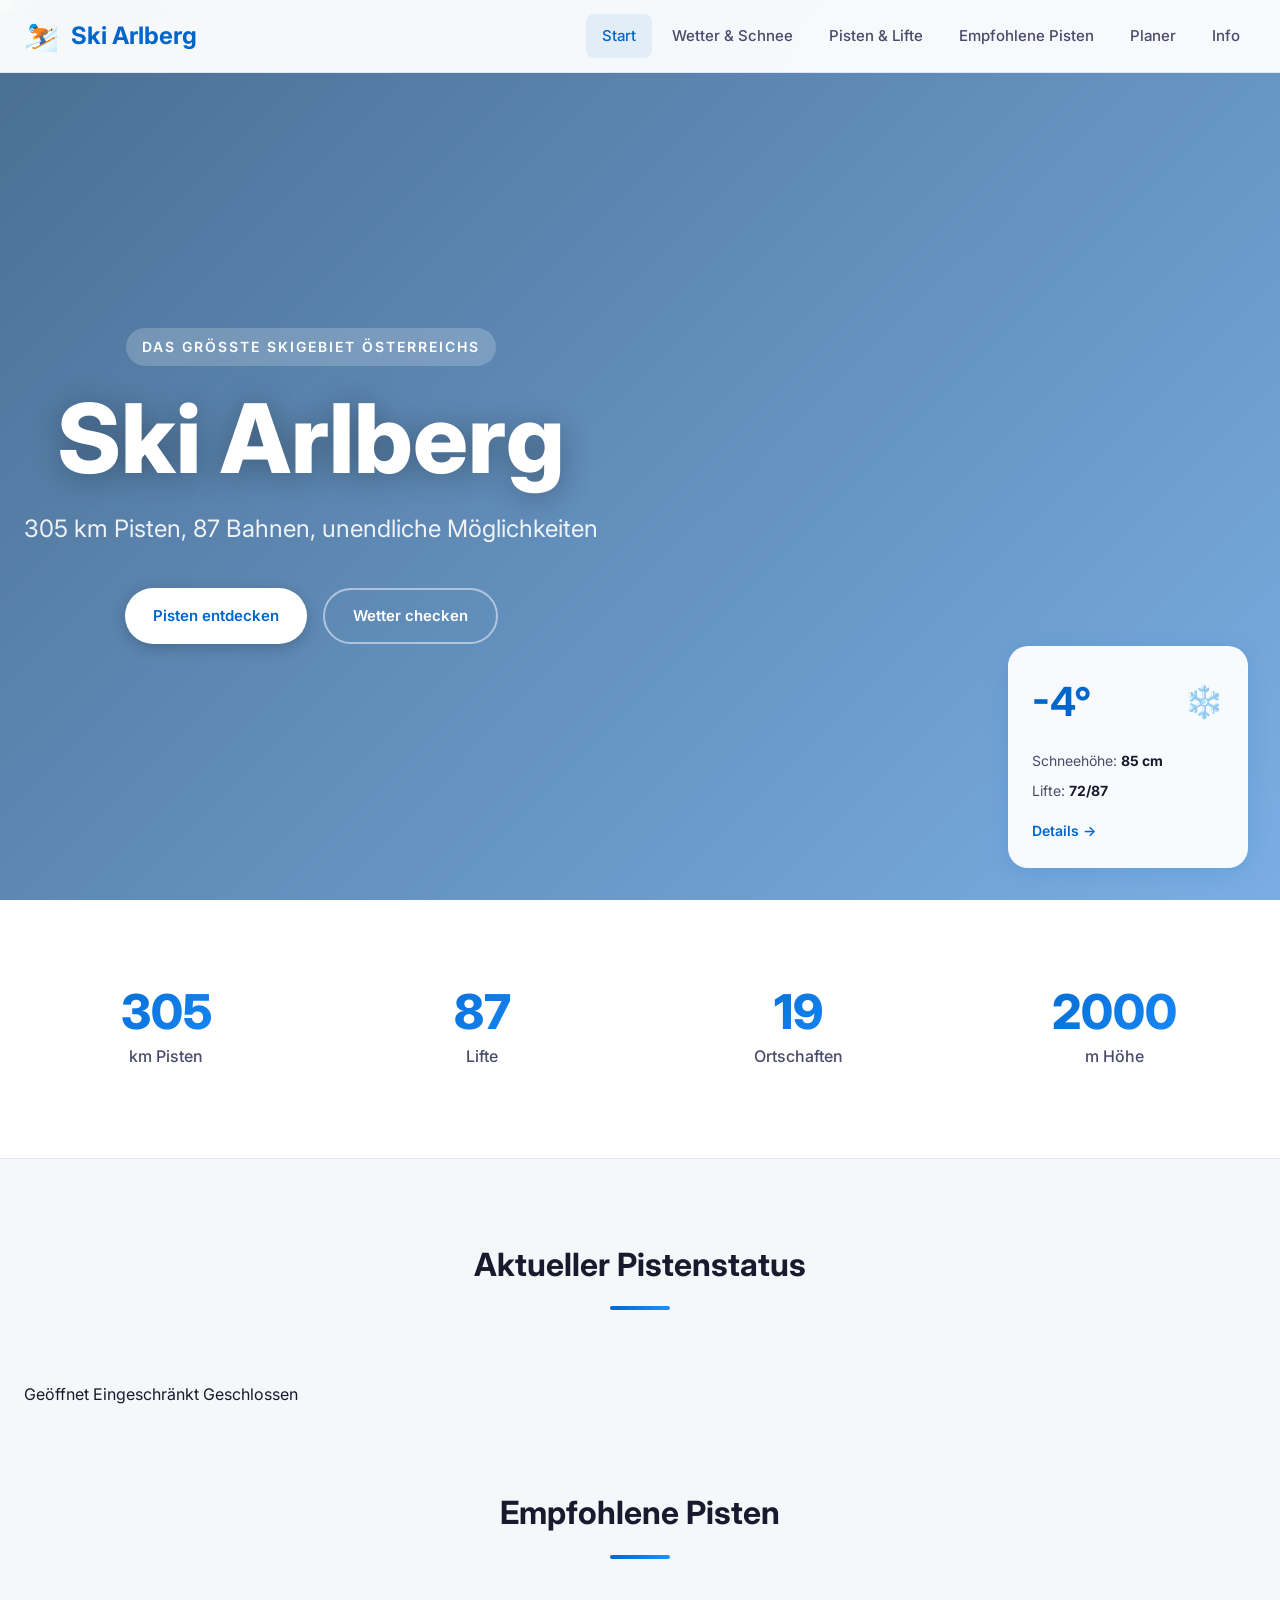
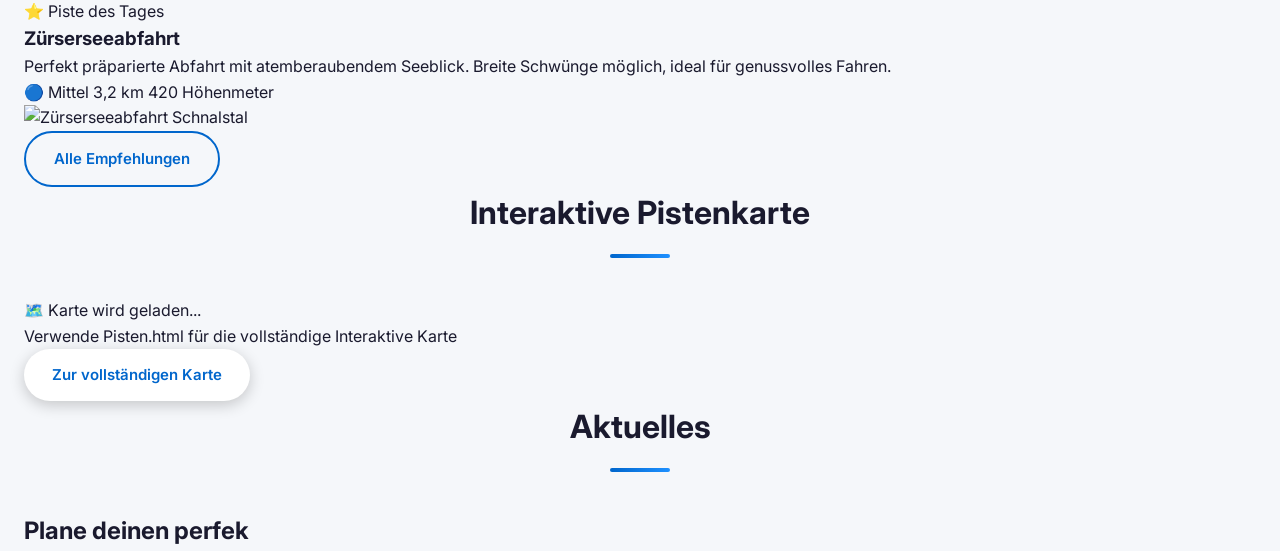
==== index.html @ 5b04854c "Ski Arlberg Website v1.0" ====
<!DOCTYPE html>
<html lang="de">
<head>
    <meta charset="UTF-8">
    <meta name="viewport" content="width=device-width, initial-scale=1.0">
    <meta name="description" content="Ski Arlberg - Das größte Skigebiet Österreichs. Aktuelle Wetterdaten, Pistenstatus, Schneehöhen und Empfehlungen für deinen perfekten Skitag.">
    <meta name="keywords" content="Ski Arlberg, Lech, Zürs, St. Anton, Skifahren, Pistenstatus, Wetter, Schneehöhe">
    <title>Ski Arlberg | Das Skigebiet</title>
    <link rel="stylesheet" href="css/styles.css">
    <link rel="preconnect" href="https://fonts.googleapis.com">
    <link rel="preconnect" href="https://fonts.gstatic.com" crossorigin>
    <link href="https://fonts.googleapis.com/css2?family=Inter:wght@300;400;500;600;700&display=swap" rel="stylesheet">
</head>
<body>
    <!-- Sticky Header -->
    <header class="header" id="header">
        <div class="container">
            <a href="index.html" class="logo">
                <span class="logo-icon">⛷️</span>
                <span class="logo-text">Ski Arlberg</span>
            </a>
            <nav class="nav" id="nav">
                <button class="nav-toggle" id="navToggle" aria-label="Navigation öffnen">
                    <span></span>
                    <span></span>
                    <span></span>
                </button>
                <ul class="nav-menu" id="navMenu">
                    <li><a href="index.html" class="nav-link active">Start</a></li>
                    <li><a href="wetter.html" class="nav-link">Wetter & Schnee</a></li>
                    <li><a href="pisten.html" class="nav-link">Pisten & Lifte</a></li>
                    <li><a href="empfehlungen.html" class="nav-link">Empfohlene Pisten</a></li>
                    <li><a href="planer.html" class="nav-link">Planer</a></li>
                    <li><a href="info.html" class="nav-link">Info</a></li>
                </ul>
            </nav>
        </div>
    </header>

    <!-- Hero Section -->
    <section class="hero">
        <div class="hero-bg">
            <img src="https://images.unsplash.com/photo-1551698618-1dfe5d97d256?w=1920&q=80" alt="Ski Arlberg Panorama" loading="eager">
            <div class="hero-overlay"></div>
        </div>
        <div class="hero-content">
            <div class="container">
                <span class="hero-subtitle">Das größte Skigebiet Österreichs</span>
                <h1 class="hero-title">Ski Arlberg</h1>
                <p class="hero-description">305 km Pisten, 87 Bahnen, unendliche Möglichkeiten</p>
                <div class="hero-cta">
                    <a href="pisten.html" class="btn btn-primary">Pisten entdecken</a>
                    <a href="wetter.html" class="btn btn-secondary">Wetter checken</a>
                </div>
            </div>
        </div>
        <!-- Weather Widget -->
        <div class="hero-weather" id="heroWeather">
            <div class="weather-card">
                <div class="weather-main">
                    <span class="weather-temp" id="currentTemp">-4°</span>
                    <span class="weather-icon" id="weatherIcon">❄️</span>
                </div>
                <div class="weather-details">
                    <span class="weather-snow">Schneehöhe: <strong id="snowDepth">85 cm</strong></span>
                    <span class="weather-lifts">Lifte: <strong id="liftsOpen">72/87</strong></span>
                </div>
                <a href="wetter.html" class="weather-link">Details →</a>
            </div>
        </div>
    </section>

    <!-- Quick Stats -->
    <section class="quick-stats">
        <div class="container">
            <div class="stats-grid">
                <div class="stat-card">
                    <span class="stat-number">305</span>
                    <span class="stat-label">km Pisten</span>
                </div>
                <div class="stat-card">
                    <span class="stat-number">87</span>
                    <span class="stat-label">Lifte</span>
                </div>
                <div class="stat-card">
                    <span class="stat-number">19</span>
                    <span class="stat-label">Ortschaften</span>
                </div>
                <div class="stat-card">
                    <span class="stat-number">2000</span>
                    <span class="stat-label">m Höhe</span>
                </div>
            </div>
        </div>
    </section>

    <!-- Piste Status -->
    <section class="piste-status">
        <div class="container">
            <h2 class="section-title">Aktueller Pistenstatus</h2>
            <div class="status-grid" id="statusGrid">
                <!-- Wird per JS gefüllt -->
            </div>
            <div class="status-legend">
                <span class="legend-item"><span class="status-dot open"></span> Geöffnet</span>
                <span class="legend-item"><span class="status-dot limited"></span> Eingeschränkt</span>
                <span class="legend-item"><span class="status-dot closed"></span> Geschlossen</span>
            </div>
        </div>
    </section>

    <!-- Empfohlene Pisten -->
    <section class="recommendations">
        <div class="container">
            <h2 class="section-title">Empfohlene Pisten</h2>
            <div class="recommendation-card featured" id="pisteOfTheDay">
                <div class="rec-badge">⭐ Piste des Tages</div>
                <div class="rec-content">
                    <h3>Zürserseeabfahrt</h3>
                    <p>Perfekt präparierte Abfahrt mit atemberaubendem Seeblick. Breite Schwünge möglich, ideal für genussvolles Fahren.</p>
                    <div class="rec-meta">
                        <span class="difficulty intermediate">🔵 Mittel</span>
                        <span class="length">3,2 km</span>
                        <span class="vertical">420 Höhenmeter</span>
                    </div>
                </div>
                <div class="rec-image">
                    <img src="https://images.unsplash.com/photo-1542751371-adc38448a05e?w=800&q=80" alt="Zürserseeabfahrt Schnalstal" loading="lazy">
                </div>
            </div>
            <div class="recommendations-grid" id="recommendationsGrid">
                <!-- Wird per JS gefüllt -->
            </div>
            <div class="section-cta">
                <a href="empfehlungen.html" class="btn btn-outline">Alle Empfehlungen</a>
            </div>
        </div>
    </section>

    <!-- Map Preview -->
    <section class="map-preview">
        <div class="container">
            <h2 class="section-title">Interaktive Pistenkarte</h2>
            <div class="map-container" id="mapContainer">
                <div class="map-placeholder">
                    <p>🗺️ Karte wird geladen...</p>
                    <p class="map-hint">Verwende Pisten.html für die vollständige Interaktive Karte</p>
                </div>
            </div>
            <div class="map-cta">
                <a href="pisten.html#karte" class="btn btn-primary">Zur vollständigen Karte</a>
            </div>
        </div>
    </section>

    <!-- News / Updates -->
    <section class="news">
        <div class="container">
            <h2 class="section-title">Aktuelles</h2>
            <div class="news-grid" id="newsGrid">
                <!-- Wird per JS gefüllt -->
            </div>
        </div>
    </section>

    <!-- CTA -->
    <section class="cta-section">
        <div class="container">
            <div class="cta-box">
                <h2>Plane deinen perfek
---- css/styles.css ----
/* Ski Arlberg - Modern Winter Website */
/* CSS Variables */
:root {
    --primary: #0066CC;
    --secondary: #1E90FF;
    --accent: #00A8E8;
    --white: #FFFFFF;
    --bg: #F5F7FA;
    --text: #1A1A2E;
    --text-light: #4A4A6A;
    --border: #E0E7EF;
    --shadow: 0 4px 20px rgba(0, 102, 204, 0.15);
    --shadow-hover: 0 8px 30px rgba(0, 102, 204, 0.25);
    --border-radius: 12px;
    --border-radius-lg: 20px;
    --transition: all 0.3s cubic-bezier(0.4, 0, 0.2, 1);
}

/* Reset & Base */
* {
    margin: 0;
    padding: 0;
    box-sizing: border-box;
}

html {
    scroll-behavior: smooth;
}

body {
    font-family: 'Inter', -apple-system, BlinkMacSystemFont, sans-serif;
    background: var(--bg);
    color: var(--text);
    line-height: 1.6;
    overflow-x: hidden;
}

.container {
    max-width: 1280px;
    margin: 0 auto;
    padding: 0 1.5rem;
}

/* Sticky Header */
.header {
    position: fixed;
    top: 0;
    left: 0;
    right: 0;
    background: rgba(255, 255, 255, 0.95);
    backdrop-filter: blur(20px);
    border-bottom: 1px solid var(--border);
    z-index: 1000;
    transition: var(--transition);
}

.header.scrolled {
    box-shadow: var(--shadow);
}

.header .container {
    display: flex;
    align-items: center;
    justify-content: space-between;
    height: 72px;
}

.logo {
    display: flex;
    align-items: center;
    gap: 0.75rem;
    text-decoration: none;
    color: var(--primary);
    font-weight: 700;
    font-size: 1.5rem;
}

.logo-icon {
    font-size: 1.75rem;
}

/* Navigation */
.nav-menu {
    display: flex;
    list-style: none;
    gap: 0.25rem;
}

.nav-link {
    display: block;
    padding: 0.625rem 1rem;
    color: var(--text-light);
    text-decoration: none;
    font-weight: 500;
    font-size: 0.9375rem;
    border-radius: 8px;
    transition: var(--transition);
}

.nav-link:hover,
.nav-link.active {
    color: var(--primary);
    background: rgba(0, 102, 204, 0.08);
}

.nav-toggle {
    display: none;
    flex-direction: column;
    gap: 5px;
    background: none;
    border: none;
    cursor: pointer;
    padding: 0.5rem;
}

.nav-toggle span {
    width: 24px;
    height: 2px;
    background: var(--text);
    transition: var(--transition);
}

/* Hero Section */
.hero {
    position: relative;
    min-height: 100vh;
    display: flex;
    align-items: center;
    overflow: hidden;
}

.hero-bg {
    position: absolute;
    inset: 0;
    z-index: -2;
}

.hero-bg img {
    width: 100%;
    height: 100%;
    object-fit: cover;
}

.hero-overlay {
    position: absolute;
    inset: 0;
    background: linear-gradient(135deg, rgba(0, 51, 102, 0.7) 0%, rgba(0, 102, 204, 0.5) 100%);
    z-index: -1;
}

.hero-content {
    position: relative;
    z-index: 1;
    color: var(--white);
    padding-top: 72px;
    text-align: center;
}

.hero-subtitle {
    display: inline-block;
    font-size: 0.875rem;
    font-weight: 600;
    text-transform: uppercase;
    letter-spacing: 2px;
    background: rgba(255, 255, 255, 0.2);
    padding: 0.5rem 1rem;
    border-radius: 50px;
    margin-bottom: 1.5rem;
    backdrop-filter: blur(10px);
}

.hero-title {
    font-size: clamp(3rem, 8vw, 6rem);
    font-weight: 800;
    line-height: 1;
    margin-bottom: 1.5rem;
    text-shadow: 0 4px 30px rgba(0, 0, 0, 0.3);
}

.hero-description {
    font-size: clamp(1.125rem, 2.5vw, 1.5rem);
    opacity: 0.9;
    max-width: 600px;
    margin: 0 auto 2.5rem;
}

.hero-cta {
    display: flex;
    gap: 1rem;
    justify-content: center;
    flex-wrap: wrap;
}

/* Weather Widget */
.hero-weather {
    position: absolute;
    bottom: 2rem;
    right: 2rem;
    z-index: 2;
}

.weather-card {
    background: rgba(255, 255, 255, 0.95);
    backdrop-filter: blur(20px);
    border-radius: var(--border-radius-lg);
    padding: 1.5rem;
    box-shadow: var(--shadow);
    min-width: 240px;
}

.weather-main {
    display: flex;
    align-items: center;
    justify-content: space-between;
    margin-bottom: 1rem;
}

.weather-temp {
    font-size: 2.5rem;
    font-weight: 700;
    color: var(--primary);
}

.weather-icon {
    font-size: 2rem;
}

.weather-details {
    display: flex;
    flex-direction: column;
    gap: 0.5rem;
    margin-bottom: 1rem;
    font-size: 0.875rem;
    color: var(--text-light);
}

.weather-details strong {
    color: var(--text);
}

.weather-link {
    display: inline-flex;
    align-items: center;
    color: var(--primary);
    text-decoration: none;
    font-weight: 600;
    font-size: 0.875rem;
    gap: 0.25rem;
}

/* Buttons */
.btn {
    display: inline-flex;
    align-items: center;
    justify-content: center;
    gap: 0.5rem;
    padding: 0.875rem 1.75rem;
    border-radius: 50px;
    font-weight: 600;
    font-size: 0.9375rem;
    text-decoration: none;
    cursor: pointer;
    border: none;
    transition: var(--transition);
}

.btn-primary {
    background: var(--white);
    color: var(--primary);
    box-shadow: 0 4px 15px rgba(0, 0, 0, 0.2);
}

.btn-primary:hover {
    transform: translateY(-2px);
    box-shadow: 0 8px 25px rgba(0, 0, 0, 0.3);
}

.btn-secondary {
    background: transparent;
    color: var(--white);
    border: 2px solid rgba(255, 255, 255, 0.5);
}

.btn-secondary:hover {
    background: rgba(255, 255, 255, 0.1);
    border-color: var(--white);
}

.btn-outline {
    background: transparent;
    color: var(--primary);
    border: 2px solid var(--primary);
}

.btn-outline:hover {
    background: var(--primary);
    color: var(--white);
}

/* Quick Stats */
.quick-stats {
    padding: 4rem 0;
    background: var(--white);
    border-bottom: 1px solid var(--border);
}

.stats-grid {
    display: grid;
    grid-template-columns: repeat(auto-fit, minmax(200px, 1fr));
    gap: 2rem;
}

.stat-card {
    text-align: center;
    padding: 1.5rem;
}

.stat-number {
    display: block;
    font-size: 3rem;
    font-weight: 800;
    background: linear-gradient(135deg, var(--primary) 0%, var(--secondary) 100%);
    -webkit-background-clip: text;
    -webkit-text-fill-color: transparent;
    background-clip: text;
    line-height: 1;
}

.stat-label {
    display: block;
    color: var(--text-light);
    font-weight: 500;
    margin-top: 0.5rem;
}

/* Section Styles */
.section-title {
    font-size: 2rem;
    font-weight: 700;
    margin-bottom: 2.5rem;
    text-align: center;
}

.section-title::after {
    content: '';
    display: block;
    width: 60px;
    height: 4px;
    background: linear-gradient(90deg, var(--primary) 0%, var(--secondary) 100%);
    margin: 1rem auto 0;
    border-radius: 2px;
}

/* Piste Status */
.piste-status {
    padding: 5rem 0;
}

.status-grid {
    display: grid;
    grid-template-columns: repeat(auto-fit, minmax(280px, 1fr));
    gap: 1.5rem;
    margin-bottom: 2rem;
}

.status-card {
    background: var(--white);
    border-radius: var(--border-radius-lg);
    padding: 1.5rem;
    box-shadow: var(--shadow);
    transition: var(--transition);
}

.status-card:hover {
    box-shadow: var(--shadow-hover);
    transform: translateY(-4px);
}

.status-header {
    display: flex;
    justify-content: space-between;
    align-items: center;
    margin-bottom: 1rem;
}

.status-location {
    font-weight: 600;
    font-size: 1.125rem;
}

.status-badge {
    padding: 0.375rem 0.875rem;
    border-radius: 50px;
    font-size: 0.75rem;
    font-weight: 600;
    text-transform: uppercase;
}

.status-badge.open {
    background: #10B981;
    color: white;
}

.status-badge.limited {
    background: #F59E0B;
    color: white;
}

.status-badge.closed {
    background: #EF4444;
    color: white;
}

.status-stats {
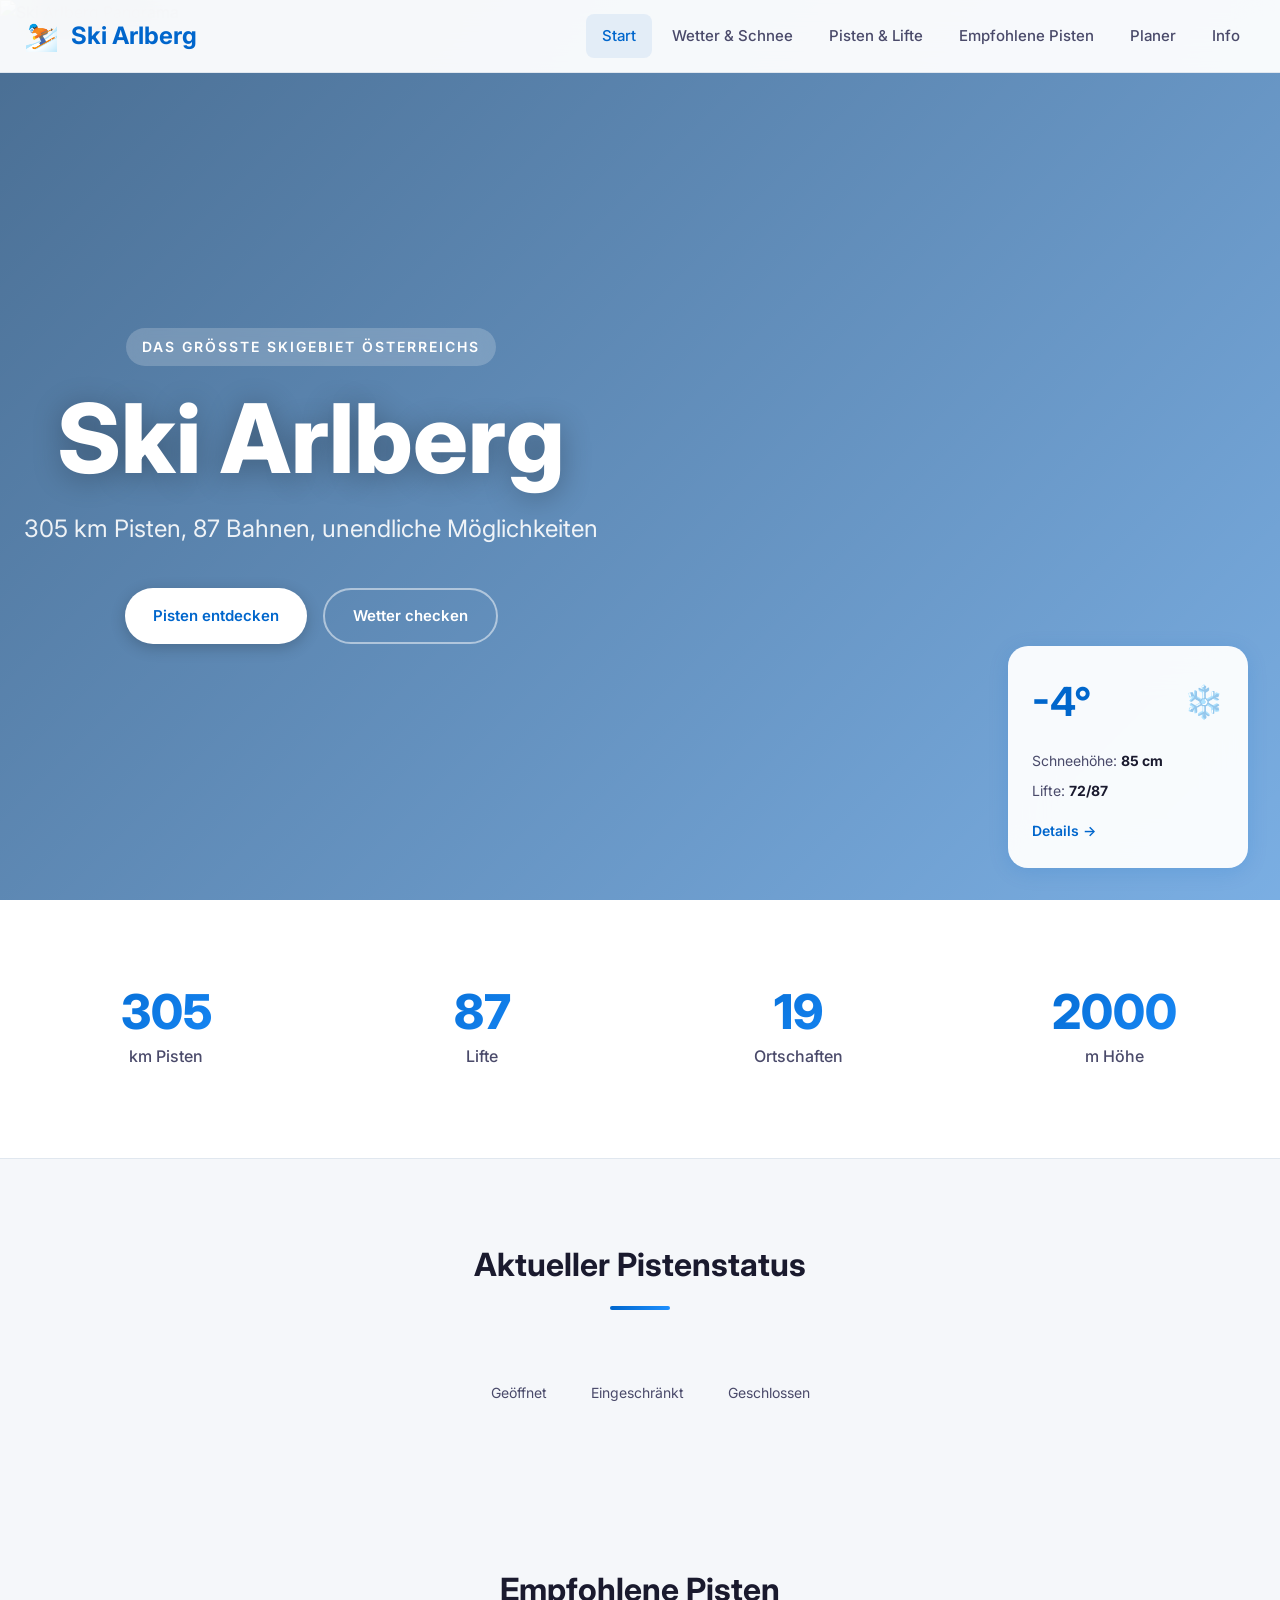
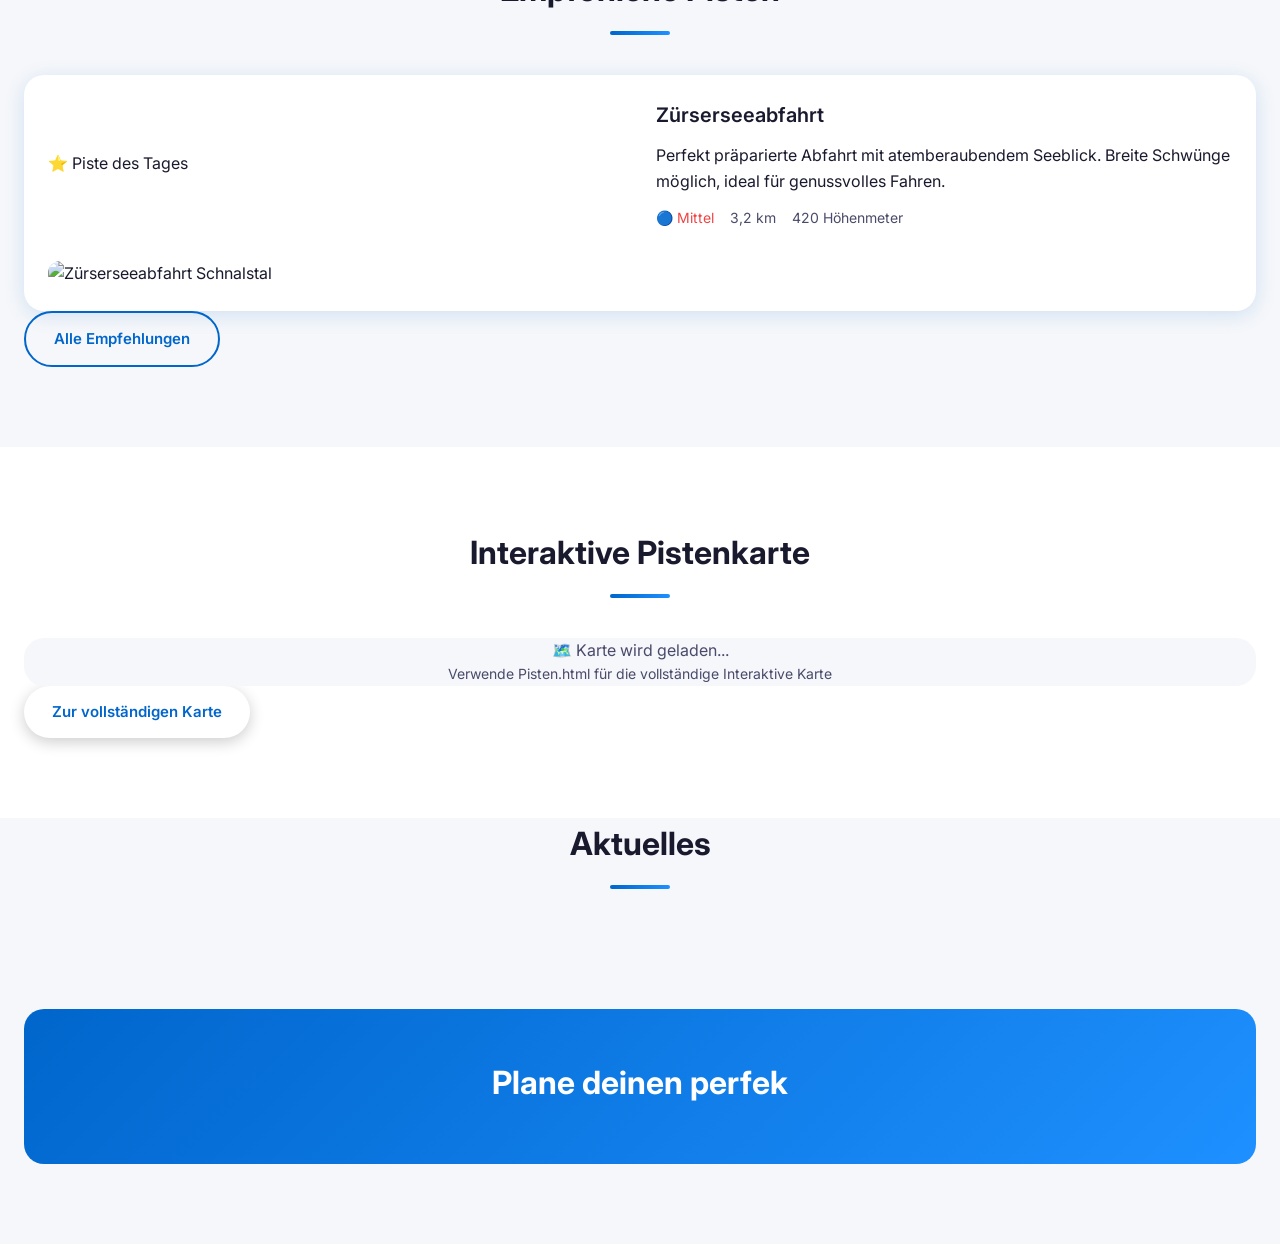
==== commit 0fb07dd2: "Add live weather data via Open-Meteo API" ====
--- a/index.html
+++ b/index.html
@@ -10,6 +10,7 @@
     <link rel="preconnect" href="https://fonts.googleapis.com">
     <link rel="preconnect" href="https://fonts.gstatic.com" crossorigin>
     <link href="https://fonts.googleapis.com/css2?family=Inter:wght@300;400;500;600;700&display=swap" rel="stylesheet">
+    <script src="js/weather.js" defer></script>
 </head>
 <body>
     <!-- Sticky Header -->
--- a/css/styles.css
+++ b/css/styles.css
@@ -1,414 +1,613 @@
 /* Ski Arlberg - Modern Winter Website */
 /* CSS Variables */
 :root {
-    --primary: #0066CC;
-    --secondary: #1E90FF;
-    --accent: #00A8E8;
-    --white: #FFFFFF;
-    --bg: #F5F7FA;
-    --text: #1A1A2E;
-    --text-light: #4A4A6A;
-    --border: #E0E7EF;
-    --shadow: 0 4px 20px rgba(0, 102, 204, 0.15);
-    --shadow-hover: 0 8px 30px rgba(0, 102, 204, 0.25);
-    --border-radius: 12px;
-    --border-radius-lg: 20px;
-    --transition: all 0.3s cubic-bezier(0.4, 0, 0.2, 1);
+  --primary: #0066CC;
+  --secondary: #1E90FF;
+  --accent: #00A8E8;
+  --white: #FFFFFF;
+  --bg: #F5F7FA;
+  --text: #1A1A2E;
+  --text-light: #4A4A6A;
+  --border: #E0E7EF;
+  --shadow: 0 4px 20px rgba(0, 102, 204, 0.15);
+  --shadow-hover: 0 8px 30px rgba(0, 102, 204, 0.25);
+  --border-radius: 12px;
+  --border-radius-lg: 20px;
+  --transition: all 0.3s cubic-bezier(0.4, 0, 0.2, 1);
 }
 
 /* Reset & Base */
 * {
-    margin: 0;
-    padding: 0;
-    box-sizing: border-box;
+  margin: 0;
+  padding: 0;
+  box-sizing: border-box;
 }
 
 html {
-    scroll-behavior: smooth;
+  scroll-behavior: smooth;
 }
 
 body {
-    font-family: 'Inter', -apple-system, BlinkMacSystemFont, sans-serif;
-    background: var(--bg);
-    color: var(--text);
-    line-height: 1.6;
-    overflow-x: hidden;
+  font-family: 'Inter', -apple-system, BlinkMacSystemFont, sans-serif;
+  background: var(--bg);
+  color: var(--text);
+  line-height: 1.6;
+  overflow-x: hidden;
 }
 
 .container {
-    max-width: 1280px;
-    margin: 0 auto;
-    padding: 0 1.5rem;
+  max-width: 1280px;
+  margin: 0 auto;
+  padding: 0 1.5rem;
 }
 
 /* Sticky Header */
 .header {
-    position: fixed;
-    top: 0;
-    left: 0;
-    right: 0;
-    background: rgba(255, 255, 255, 0.95);
-    backdrop-filter: blur(20px);
-    border-bottom: 1px solid var(--border);
-    z-index: 1000;
-    transition: var(--transition);
-}
-
-.header.scrolled {
-    box-shadow: var(--shadow);
+  position: fixed;
+  top: 0;
+  left: 0;
+  right: 0;
+  background: rgba(255, 255, 255, 0.95);
+  backdrop-filter: blur(20px);
+  border-bottom: 1px solid var(--border);
+  z-index: 1000;
+  transition: var(--transition);
 }
 
 .header .container {
-    display: flex;
-    align-items: center;
-    justify-content: space-between;
-    height: 72px;
+  display: flex;
+  align-items: center;
+  justify-content: space-between;
+  height: 72px;
 }
 
 .logo {
-    display: flex;
-    align-items: center;
-    gap: 0.75rem;
-    text-decoration: none;
-    color: var(--primary);
-    font-weight: 700;
-    font-size: 1.5rem;
+  display: flex;
+  align-items: center;
+  gap: 0.75rem;
+  text-decoration: none;
+  color: var(--primary);
+  font-weight: 700;
+  font-size: 1.5rem;
 }
 
 .logo-icon {
-    font-size: 1.75rem;
+  font-size: 1.75rem;
 }
 
 /* Navigation */
 .nav-menu {
-    display: flex;
-    list-style: none;
-    gap: 0.25rem;
+  display: flex;
+  list-style: none;
+  gap: 0.25rem;
 }
 
 .nav-link {
-    display: block;
-    padding: 0.625rem 1rem;
-    color: var(--text-light);
-    text-decoration: none;
-    font-weight: 500;
-    font-size: 0.9375rem;
-    border-radius: 8px;
-    transition: var(--transition);
-}
-
-.nav-link:hover,
-.nav-link.active {
-    color: var(--primary);
-    background: rgba(0, 102, 204, 0.08);
+  display: block;
+  padding: 0.625rem 1rem;
+  color: var(--text-light);
+  text-decoration: none;
+  font-weight: 500;
+  font-size: 0.9375rem;
+  border-radius: 8px;
+  transition: var(--transition);
+}
+
+.nav-link:hover, .nav-link.active {
+  color: var(--primary);
+  background: rgba(0, 102, 204, 0.08);
 }
 
 .nav-toggle {
-    display: none;
-    flex-direction: column;
-    gap: 5px;
-    background: none;
-    border: none;
-    cursor: pointer;
-    padding: 0.5rem;
-}
-
-.nav-toggle span {
-    width: 24px;
-    height: 2px;
-    background: var(--text);
-    transition: var(--transition);
+  display: none;
 }
 
 /* Hero Section */
 .hero {
-    position: relative;
-    min-height: 100vh;
-    display: flex;
-    align-items: center;
-    overflow: hidden;
+  position: relative;
+  min-height: 100vh;
+  display: flex;
+  align-items: center;
+  overflow: hidden;
 }
 
 .hero-bg {
-    position: absolute;
-    inset: 0;
-    z-index: -2;
+  position: absolute;
+  inset: 0;
+  z-index: -2;
 }
 
 .hero-bg img {
-    width: 100%;
-    height: 100%;
-    object-fit: cover;
+  width: 100%;
+  height: 100%;
+  object-fit: cover;
 }
 
 .hero-overlay {
-    position: absolute;
-    inset: 0;
-    background: linear-gradient(135deg, rgba(0, 51, 102, 0.7) 0%, rgba(0, 102, 204, 0.5) 100%);
-    z-index: -1;
+  position: absolute;
+  inset: 0;
+  background: linear-gradient(135deg, rgba(0, 51, 102, 0.7) 0%, rgba(0, 102, 204, 0.5) 100%);
+  z-index: -1;
 }
 
 .hero-content {
-    position: relative;
-    z-index: 1;
-    color: var(--white);
-    padding-top: 72px;
-    text-align: center;
+  position: relative;
+  z-index: 1;
+  color: var(--white);
+  padding-top: 72px;
+  text-align: center;
 }
 
 .hero-subtitle {
-    display: inline-block;
-    font-size: 0.875rem;
-    font-weight: 600;
-    text-transform: uppercase;
-    letter-spacing: 2px;
-    background: rgba(255, 255, 255, 0.2);
-    padding: 0.5rem 1rem;
-    border-radius: 50px;
-    margin-bottom: 1.5rem;
-    backdrop-filter: blur(10px);
+  display: inline-block;
+  font-size: 0.875rem;
+  font-weight: 600;
+  text-transform: uppercase;
+  letter-spacing: 2px;
+  background: rgba(255, 255, 255, 0.2);
+  padding: 0.5rem 1rem;
+  border-radius: 50px;
+  margin-bottom: 1.5rem;
+  backdrop-filter: blur(10px);
 }
 
 .hero-title {
-    font-size: clamp(3rem, 8vw, 6rem);
-    font-weight: 800;
-    line-height: 1;
-    margin-bottom: 1.5rem;
-    text-shadow: 0 4px 30px rgba(0, 0, 0, 0.3);
+  font-size: clamp(3rem, 8vw, 6rem);
+  font-weight: 800;
+  line-height: 1;
+  margin-bottom: 1.5rem;
+  text-shadow: 0 4px 30px rgba(0, 0, 0, 0.3);
 }
 
 .hero-description {
-    font-size: clamp(1.125rem, 2.5vw, 1.5rem);
-    opacity: 0.9;
-    max-width: 600px;
-    margin: 0 auto 2.5rem;
+  font-size: clamp(1.125rem, 2.5vw, 1.5rem);
+  opacity: 0.9;
+  max-width: 600px;
+  margin: 0 auto 2.5rem;
 }
 
 .hero-cta {
-    display: flex;
-    gap: 1rem;
-    justify-content: center;
-    flex-wrap: wrap;
+  display: flex;
+  gap: 1rem;
+  justify-content: center;
+  flex-wrap: wrap;
 }
 
 /* Weather Widget */
 .hero-weather {
-    position: absolute;
-    bottom: 2rem;
-    right: 2rem;
-    z-index: 2;
+  position: absolute;
+  bottom: 2rem;
+  right: 2rem;
+  z-index: 2;
 }
 
 .weather-card {
-    background: rgba(255, 255, 255, 0.95);
-    backdrop-filter: blur(20px);
-    border-radius: var(--border-radius-lg);
-    padding: 1.5rem;
-    box-shadow: var(--shadow);
-    min-width: 240px;
+  background: rgba(255, 255, 255, 0.95);
+  backdrop-filter: blur(20px);
+  border-radius: var(--border-radius-lg);
+  padding: 1.5rem;
+  box-shadow: var(--shadow);
+  min-width: 240px;
 }
 
 .weather-main {
-    display: flex;
-    align-items: center;
-    justify-content: space-between;
-    margin-bottom: 1rem;
+  display: flex;
+  align-items: center;
+  justify-content: space-between;
+  margin-bottom: 1rem;
 }
 
 .weather-temp {
-    font-size: 2.5rem;
-    font-weight: 700;
-    color: var(--primary);
+  font-size: 2.5rem;
+  font-weight: 700;
+  color: var(--primary);
 }
 
 .weather-icon {
-    font-size: 2rem;
+  font-size: 2rem;
 }
 
 .weather-details {
-    display: flex;
-    flex-direction: column;
-    gap: 0.5rem;
-    margin-bottom: 1rem;
-    font-size: 0.875rem;
-    color: var(--text-light);
+  display: flex;
+  flex-direction: column;
+  gap: 0.5rem;
+  margin-bottom: 1rem;
+  font-size: 0.875rem;
+  color: var(--text-light);
 }
 
 .weather-details strong {
-    color: var(--text);
+  color: var(--text);
 }
 
 .weather-link {
-    display: inline-flex;
-    align-items: center;
-    color: var(--primary);
-    text-decoration: none;
-    font-weight: 600;
-    font-size: 0.875rem;
-    gap: 0.25rem;
+  display: inline-flex;
+  align-items: center;
+  color: var(--primary);
+  text-decoration: none;
+  font-weight: 600;
+  font-size: 0.875rem;
+  gap: 0.25rem;
 }
 
 /* Buttons */
 .btn {
-    display: inline-flex;
-    align-items: center;
-    justify-content: center;
-    gap: 0.5rem;
-    padding: 0.875rem 1.75rem;
-    border-radius: 50px;
-    font-weight: 600;
-    font-size: 0.9375rem;
-    text-decoration: none;
-    cursor: pointer;
-    border: none;
-    transition: var(--transition);
+  display: inline-flex;
+  align-items: center;
+  justify-content: center;
+  gap: 0.5rem;
+  padding: 0.875rem 1.75rem;
+  border-radius: 50px;
+  font-weight: 600;
+  font-size: 0.9375rem;
+  text-decoration: none;
+  cursor: pointer;
+  border: none;
+  transition: var(--transition);
 }
 
 .btn-primary {
-    background: var(--white);
-    color: var(--primary);
-    box-shadow: 0 4px 15px rgba(0, 0, 0, 0.2);
+  background: var(--white);
+  color: var(--primary);
+  box-shadow: 0 4px 15px rgba(0, 0, 0, 0.2);
 }
 
 .btn-primary:hover {
-    transform: translateY(-2px);
-    box-shadow: 0 8px 25px rgba(0, 0, 0, 0.3);
+  transform: translateY(-2px);
+  box-shadow: 0 8px 25px rgba(0, 0, 0, 0.3);
 }
 
 .btn-secondary {
-    background: transparent;
-    color: var(--white);
-    border: 2px solid rgba(255, 255, 255, 0.5);
+  background: transparent;
+  color: var(--white);
+  border: 2px solid rgba(255, 255, 255, 0.5);
 }
 
 .btn-secondary:hover {
-    background: rgba(255, 255, 255, 0.1);
-    border-color: var(--white);
+  background: rgba(255, 255, 255, 0.1);
+  border-color: var(--white);
 }
 
 .btn-outline {
-    background: transparent;
-    color: var(--primary);
-    border: 2px solid var(--primary);
+  background: transparent;
+  color: var(--primary);
+  border: 2px solid var(--primary);
 }
 
 .btn-outline:hover {
-    background: var(--primary);
-    color: var(--white);
+  background: var(--primary);
+  color: var(--white);
 }
 
 /* Quick Stats */
 .quick-stats {
-    padding: 4rem 0;
-    background: var(--white);
-    border-bottom: 1px solid var(--border);
+  padding: 4rem 0;
+  background: var(--white);
+  border-bottom: 1px solid var(--border);
 }
 
 .stats-grid {
-    display: grid;
-    grid-template-columns: repeat(auto-fit, minmax(200px, 1fr));
-    gap: 2rem;
+  display: grid;
+  grid-template-columns: repeat(auto-fit, minmax(200px, 1fr));
+  gap: 2rem;
 }
 
 .stat-card {
-    text-align: center;
-    padding: 1.5rem;
+  text-align: center;
+  padding: 1.5rem;
 }
 
 .stat-number {
-    display: block;
-    font-size: 3rem;
-    font-weight: 800;
-    background: linear-gradient(135deg, var(--primary) 0%, var(--secondary) 100%);
-    -webkit-background-clip: text;
-    -webkit-text-fill-color: transparent;
-    background-clip: text;
-    line-height: 1;
+  display: block;
+  font-size: 3rem;
+  font-weight: 800;
+  background: linear-gradient(135deg, var(--primary) 0%, var(--secondary) 100%);
+  -webkit-background-clip: text;
+  -webkit-text-fill-color: transparent;
+  background-clip: text;
+  line-height: 1;
 }
 
 .stat-label {
-    display: block;
-    color: var(--text-light);
-    font-weight: 500;
-    margin-top: 0.5rem;
+  display: block;
+  color: var(--text-light);
+  font-weight: 500;
+  margin-top: 0.5rem;
 }
 
 /* Section Styles */
 .section-title {
-    font-size: 2rem;
-    font-weight: 700;
-    margin-bottom: 2.5rem;
-    text-align: center;
+  font-size: 2rem;
+  font-weight: 700;
+  margin-bottom: 2.5rem;
+  text-align: center;
 }
 
 .section-title::after {
-    content: '';
-    display: block;
-    width: 60px;
-    height: 4px;
-    background: linear-gradient(90deg, var(--primary) 0%, var(--secondary) 100%);
-    margin: 1rem auto 0;
-    border-radius: 2px;
+  content: '';
+  display: block;
+  width: 60px;
+  height: 4px;
+  background: linear-gradient(90deg, var(--primary) 0%, var(--secondary) 100%);
+  margin: 1rem auto 0;
+  border-radius: 2px;
+}
+
+/* Page Content */
+.page-content {
+  padding-top: 72px;
+}
+
+.page-header {
+  padding: 4rem 0;
+  background: linear-gradient(135deg, var(--primary) 0%, var(--secondary) 100%);
+  color: var(--white);
+  text-align: center;
+}
+
+.page-header h1 {
+  font-size: 2.5rem;
+  font-weight: 700;
+  margin-bottom: 0.5rem;
+}
+
+.page-header p {
+  font-size: 1.125rem;
+  opacity: 0.9;
 }
 
 /* Piste Status */
 .piste-status {
-    padding: 5rem 0;
+  padding: 5rem 0;
 }
 
 .status-grid {
-    display: grid;
-    grid-template-columns: repeat(auto-fit, minmax(280px, 1fr));
-    gap: 1.5rem;
-    margin-bottom: 2rem;
+  display: grid;
+  grid-template-columns: repeat(auto-fit, minmax(280px, 1fr));
+  gap: 1.5rem;
+  margin-bottom: 2rem;
 }
 
 .status-card {
-    background: var(--white);
-    border-radius: var(--border-radius-lg);
-    padding: 1.5rem;
-    box-shadow: var(--shadow);
-    transition: var(--transition);
+  background: var(--white);
+  border-radius: var(--border-radius-lg);
+  padding: 1.5rem;
+  box-shadow: var(--shadow);
+  transition: var(--transition);
 }
 
 .status-card:hover {
-    box-shadow: var(--shadow-hover);
-    transform: translateY(-4px);
+  box-shadow: var(--shadow-hover);
+  transform: translateY(-4px);
 }
 
 .status-header {
-    display: flex;
-    justify-content: space-between;
-    align-items: center;
-    margin-bottom: 1rem;
+  display: flex;
+  justify-content: space-between;
+  align-items: center;
+  margin-bottom: 1rem;
 }
 
 .status-location {
-    font-weight: 600;
-    font-size: 1.125rem;
+  font-weight: 600;
+  font-size: 1.125rem;
 }
 
 .status-badge {
-    padding: 0.375rem 0.875rem;
-    border-radius: 50px;
-    font-size: 0.75rem;
-    font-weight: 600;
-    text-transform: uppercase;
+  padding: 0.375rem 0.875rem;
+  border-radius: 50px;
+  font-size: 0.75rem;
+  font-weight: 600;
+  text-transform: uppercase;
 }
 
 .status-badge.open {
-    background: #10B981;
-    color: white;
+  background: #10B981;
+  color: white;
 }
 
 .status-badge.limited {
-    background: #F59E0B;
-    color: white;
+  background: #F59E0B;
+  color: white;
 }
 
 .status-badge.closed {
-    background: #EF4444;
-    color: white;
-}
-
-.status-stats {
+  background: #EF4444;
+  color: white;
+}
+
+.status-legend {
+  display: flex;
+  flex-wrap: wrap;
+  justify-content: center;
+  gap: 1.5rem;
+  margin-top: 1rem;
+}
+
+.legend-item {
+  display: flex;
+  align-items: center;
+  gap: 0.5rem;
+  font-size: 0.875rem;
+  color: var(--text-light);
+}
+
+.status-dot {
+  width: 12px;
+  height: 12px;
+  border-radius: 50%;
+  display: inline-block;
+}
+
+/* Recommendations */
+.recommendations {
+  padding: 5rem 0;
+}
+
+.recommendations-grid {
+  display: grid;
+  grid-template-columns: repeat(auto-fit, minmax(320px, 1fr));
+  gap: 1.5rem;
+}
+
+.recommendation-card {
+  background: var(--white);
+  border-radius: var(--border-radius-lg);
+  padding: 1.5rem;
+  box-shadow: var(--shadow);
+  transition: var(--transition);
+}
+
+.recommendation-card:hover {
+  box-shadow: var(--shadow-hover);
+  transform: translateY(-4px);
+}
+
+.recommendation-card.featured {
+  display: grid;
+  grid-template-columns: 1fr 1fr;
+  gap: 2rem;
+  align-items: center;
+}
+
+@media (max-width: 768px) {
+  .recommendation-card.featured {
+    grid-template-columns: 1fr;
+  }
+}
+
+.recommendation-card .rec-content {
+  display: flex;
+  flex-direction: column;
+  gap: 0.75rem;
+}
+
+.recommendation-card h3 {
+  font-size: 1.25rem;
+  font-weight: 600;
+  color: var(--text);
+}
+
+.rec-meta {
+  display: flex;
+  flex-wrap: wrap;
+  gap: 1rem;
+  font-size: 0.875rem;
+  color: var(--text-light);
+}
+
+.difficulty {
+  display: inline-block;
+}
+
+.difficulty.easy {
+  color: #0066CC;
+}
+
+.difficulty.intermediate {
+  color: #EF4444;
+}
+
+.difficulty.expert {
+  color: #1A1A2E;
+}
+
+.rec-image img {
+  width: 100%;
+  height: 200px;
+  object-fit: cover;
+  border-radius: var(--border-radius);
+}
+
+/* Map Preview */
+.map-preview {
+  padding: 5rem 0;
+  background: var(--white);
+}
+
+.map-container {
+  background: var(--bg);
+  border-radius: var(--border-radius-lg);
+  overflow: hidden;
+  position: relative;
+}
+
+.map-placeholder {
+  display: flex;
+  flex-direction: column;
+  align-items: center;
+  justify-content: center;
+  height: 100%;
+  text-align: center;
+  color: var(--text-light);
+}
+
+.map-hint {
+  font-size: 0.875rem;
+  color: var(--text-light);
+}
+
+/* CTA Section */
+.cta-section {
+  padding: 5rem 0;
+}
+
+.cta-box {
+  background: linear-gradient(135deg, var(--primary) 0%, var(--secondary) 100%);
+  border-radius: var(--border-radius-lg);
+  padding: 3rem;
+  text-align: center;
+  color: var(--white);
+}
+
+.cta-box h2 {
+  font-size: 2rem;
+  font-weight: 700;
+  margin-bottom: 0.5rem;
+}
+
+.cta-box p {
+  opacity: 0.9;
+  margin-bottom: 1.5rem;
+}
+
+.cta-box .btn-primary {
+  background: var(--white);
+  color: var(--primary);
+}
+
+/* Forms */
+.form-group {
+  margin-bottom: 1rem;
+}
+
+.form-group label {
+  display: block;
+  font-weight: 500;
+  margin-bottom: 0.5rem;
+  color: var(--text);
+}
+
+.form-select {
+  width: 100%;
+  padding: 0.75rem 1rem;
+  border: 1px solid var(--border);
+  border-radius: var(--border-radius);
+  font-size: 1rem;
+  background: var(--white);
+  color: var(--text);
+  cursor: pointer;
+}
+
+.form-select:focus {
+  outline: none;
+  border-color: var(--primary);
+  box-shadow: 0 0 0 3px rgba(0, 102, 204, 0.1);
+}
+
+/* Footer */
+footer {
+  background: var(--text);
+  color: var(--white);
+  padding: 3rem 0;
+}
